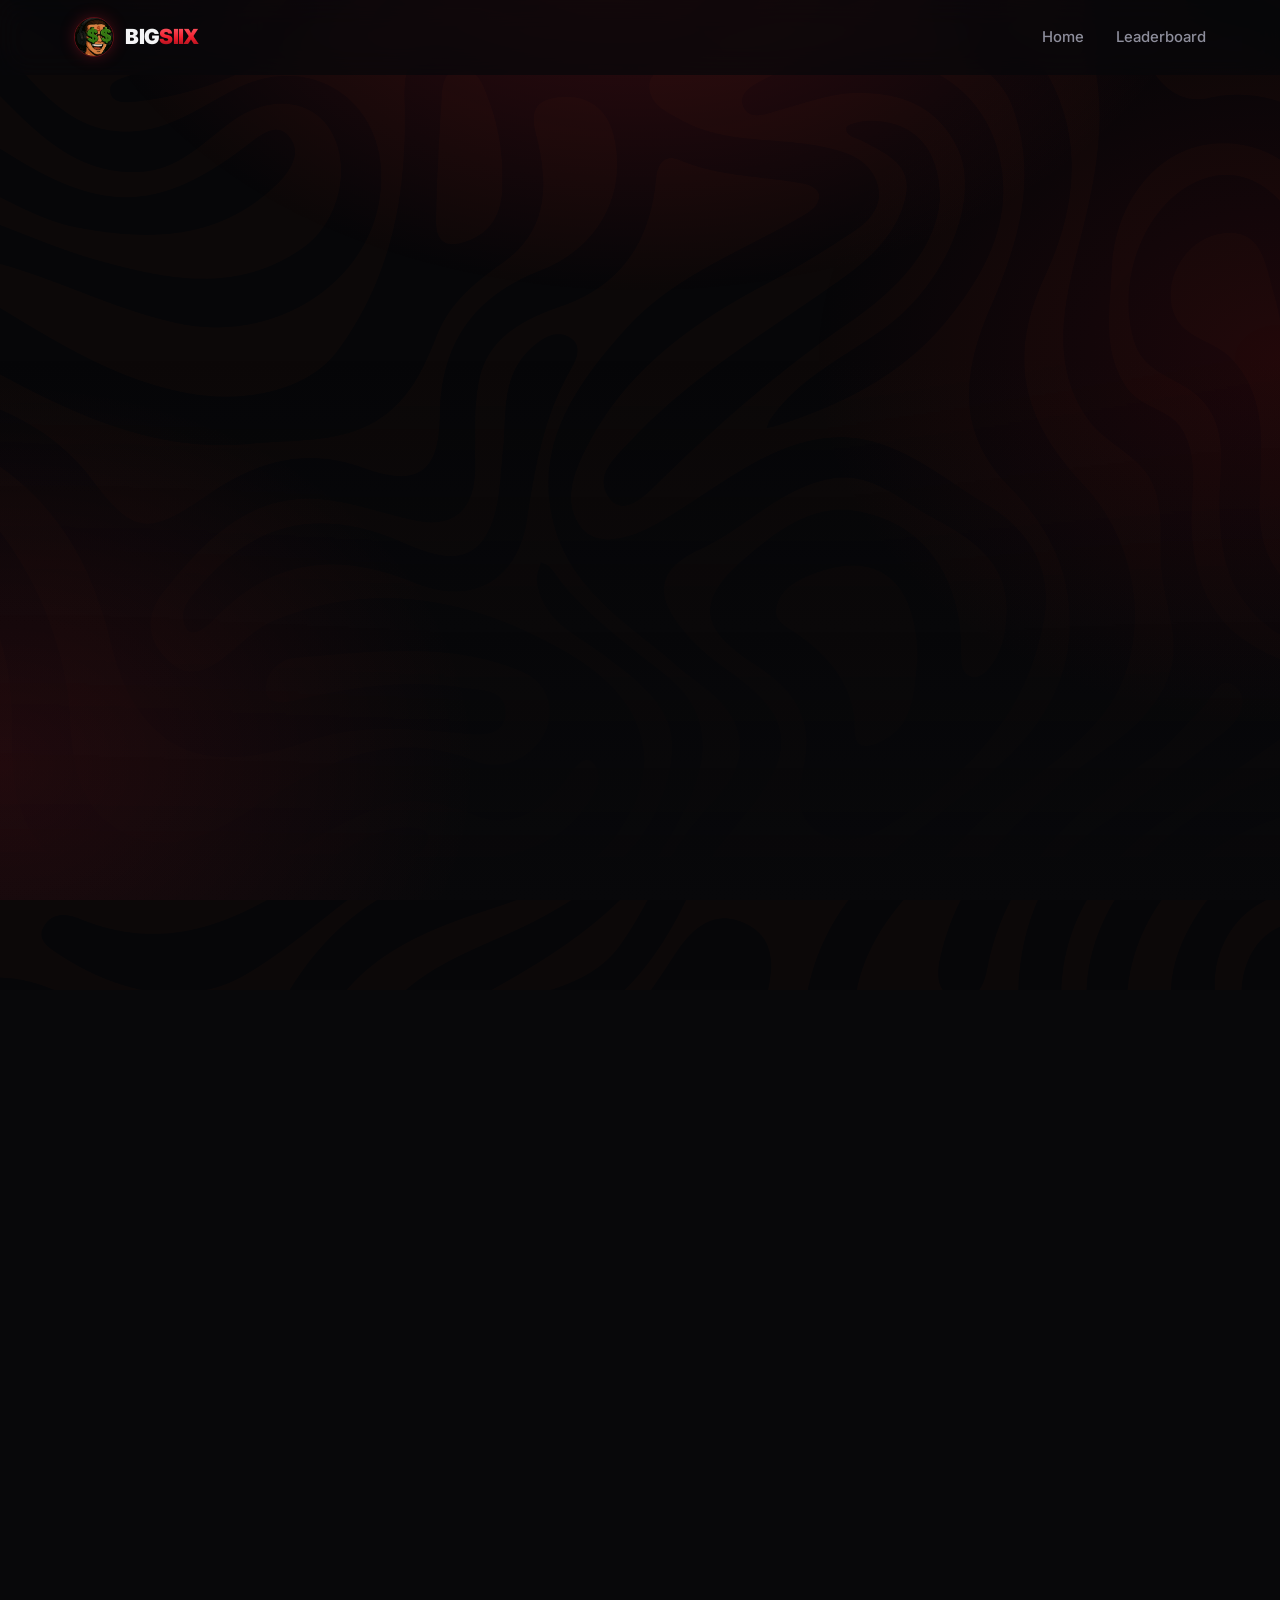
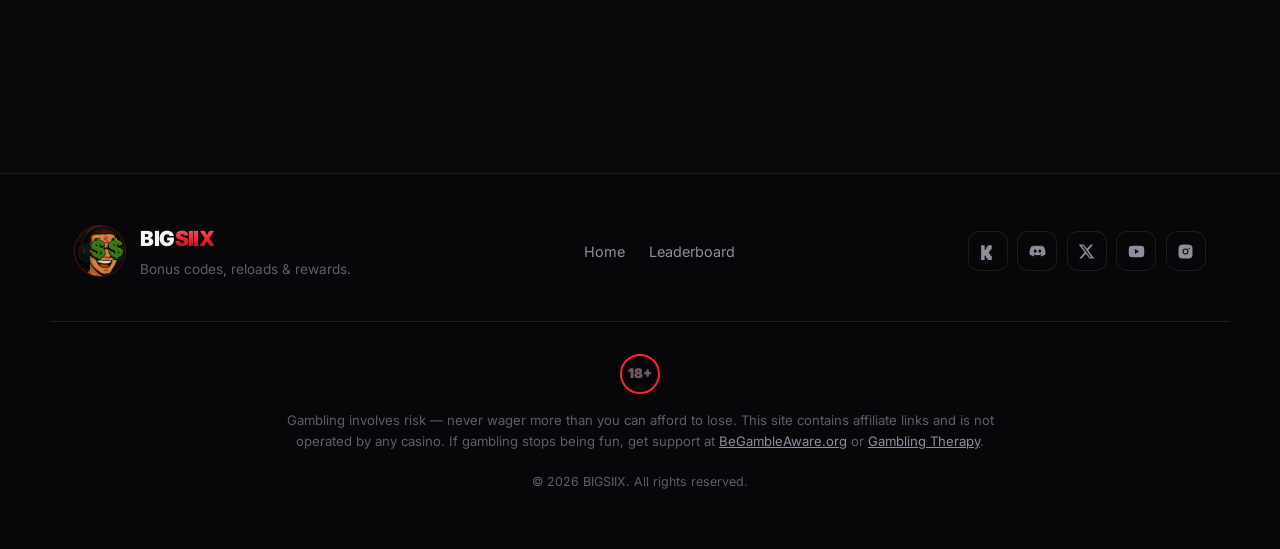
==== leaderboard.html @ 51401038 "Add BIGSIIX Reloads site Static two-page site: home with the Stake bonus code card, plus a separate " ====
<!DOCTYPE html>
<html lang="en">
<head>
  <meta charset="UTF-8" />
  <meta name="viewport" content="width=device-width, initial-scale=1.0" />
  <title>Leaderboard — BIGSIIX Reloads</title>
  <meta name="description" content="The BIGSIIX monthly wager leaderboard. Wager under code SIIX to climb the board and win a share of the prize pool." />
  <meta name="theme-color" content="#0a0a0c" />

  <meta property="og:title" content="Leaderboard — BIGSIIX Reloads" />
  <meta property="og:description" content="Wager under code SIIX to climb the monthly leaderboard." />
  <meta property="og:image" content="assets/logo.png" />
  <meta property="og:type" content="website" />

  <link rel="icon" href="assets/logo.png" />
  <link rel="preconnect" href="https://fonts.googleapis.com" />
  <link rel="preconnect" href="https://fonts.gstatic.com" crossorigin />
  <link href="https://fonts.googleapis.com/css2?family=Inter:wght@400;500;600;700;800;900&display=swap" rel="stylesheet" />
  <link rel="stylesheet" href="css/styles.css" />
</head>
<body>

  <!-- background layers -->
  <div class="bg-pattern" aria-hidden="true"></div>
  <div class="bg-glow" aria-hidden="true"></div>

  <!-- ===================== NAV ===================== -->
  <header class="nav" id="nav">
    <div class="wrap nav__inner">
      <a class="brand" href="index.html">
        <img src="assets/logo.png" alt="" class="brand__logo" />
        <span class="brand__name">BIG<span class="red">SIIX</span></span>
      </a>

      <nav class="nav__links" id="navLinks">
        <a href="index.html">Home</a>
        <a href="leaderboard.html">Leaderboard</a>
      </nav>

      <button class="nav__toggle" id="navToggle" aria-label="Menu" aria-expanded="false">
        <span></span><span></span><span></span>
      </button>
    </div>
  </header>

  <main id="top">

    <!-- ===================== LEADERBOARD ===================== -->
    <section class="section section--page" id="leaderboard">
      <div class="wrap">
        <div class="section__head reveal">
          <span class="eyebrow">Compete</span>
          <h1 class="section__title">Wager <span class="red">Leaderboard</span></h1>
          <p class="section__sub" id="lbSub"></p>
        </div>

        <div class="lb__bar reveal">
          <div class="lb__pool">
            <span class="lb__poolLabel" id="lbPeriod">Monthly</span>
            <span class="lb__poolValue" id="lbPool">$0</span>
            <span class="lb__poolLabel">prize pool</span>
          </div>
          <div class="countdown" id="countdown">
            <div class="cd"><span class="cd__num" data-cd="d">00</span><span class="cd__lbl">Days</span></div>
            <div class="cd"><span class="cd__num" data-cd="h">00</span><span class="cd__lbl">Hrs</span></div>
            <div class="cd"><span class="cd__num" data-cd="m">00</span><span class="cd__lbl">Min</span></div>
            <div class="cd"><span class="cd__num" data-cd="s">00</span><span class="cd__lbl">Sec</span></div>
          </div>
        </div>

        <div class="podium" id="podium"></div>

        <div class="table__wrap reveal">
          <table class="table">
            <thead>
              <tr><th>#</th><th>Player</th><th class="ta-r">Wagered</th><th class="ta-r">Prize</th></tr>
            </thead>
            <tbody id="lbRows"></tbody>
          </table>
        </div>

        <p class="fineprint reveal" id="lbNote"></p>

        <div class="lb__foot reveal">
          <p>Not signed up yet? Grab the code and start climbing.</p>
          <a href="index.html#codes" class="btn btn--sm btn--primary">Get the bonus code</a>
        </div>
      </div>
    </section>

  </main>

  <!-- ===================== FOOTER ===================== -->
  <footer class="footer">
    <div class="wrap footer__inner">
      <div class="footer__brand">
        <img src="assets/logo.png" alt="" />
        <div>
          <div class="brand__name">BIG<span class="red">SIIX</span></div>
          <p class="footer__tag">Bonus codes, reloads &amp; rewards.</p>
        </div>
      </div>

      <nav class="footer__nav">
        <a href="index.html">Home</a>
        <a href="leaderboard.html">Leaderboard</a>
      </nav>

      <div class="footer__socials" id="footerSocials"></div>
    </div>

    <div class="wrap footer__legal">
      <p class="age">18+</p>
      <p>
        Gambling involves risk — never wager more than you can afford to lose. This site contains
        affiliate links and is not operated by any casino. If gambling stops being fun, get support
        at <a href="https://www.begambleaware.org" target="_blank" rel="noopener">BeGambleAware.org</a>
        or <a href="https://www.gamblingtherapy.org" target="_blank" rel="noopener">Gambling Therapy</a>.
      </p>
      <p class="copyright">&copy; <span id="year"></span> BIGSIIX. All rights reserved.</p>
    </div>
  </footer>

  <div class="toast" id="toast" role="status" aria-live="polite"></div>

  <script src="js/data.js"></script>
  <script src="js/main.js"></script>
</body>
</html>
---- css/styles.css ----
/* ==========================================================================
   BIGSIIX — stylesheet
   ========================================================================== */

:root {
  --red:        #ff2233;
  --red-hot:    #ff4d5a;
  --red-deep:   #a80c18;
  --red-glow:   rgba(255, 34, 51, .45);

  --bg:         #08080a;
  --bg-alt:     #0c0c10;
  --panel:      #121218;
  --panel-hi:   #17171f;
  --line:       rgba(255, 255, 255, .09);
  --line-hot:   rgba(255, 34, 51, .35);

  --text:       #f4f4f6;
  --muted:      #8e8e9c;
  --dim:        #5f5f6c;

  --radius:     16px;
  --radius-lg:  22px;
  --wrap:       1180px;

  --font:       "Inter", system-ui, -apple-system, "Segoe UI", sans-serif;
  --display:    "Inter", system-ui, -apple-system, "Segoe UI", sans-serif;

  /* red -> black text gradients. Two depths: the large one is only legible at
     display sizes, the small one keeps its dark stop light enough to read. */
  --grad-lg:    linear-gradient(180deg, #ff6470 0%, #ff2233 40%, #4a050c 100%);
  --grad-sm:    linear-gradient(180deg, #ff6470 0%, #f01d2c 55%, #8d0f1a 100%);

  --ease:       cubic-bezier(.22, 1, .36, 1);
}

* { box-sizing: border-box; }

html { scroll-behavior: smooth; scroll-padding-top: 90px; }

body {
  margin: 0;
  background: var(--bg);
  color: var(--text);
  font-family: var(--font);
  font-size: 16px;
  line-height: 1.65;
  -webkit-font-smoothing: antialiased;
  overflow-x: hidden;
}

img { max-width: 100%; display: block; }
a { color: inherit; text-decoration: none; }
h1, h2, h3, h4 { font-family: var(--display); line-height: 1.05; margin: 0; letter-spacing: -.02em; }
p { margin: 0 0 1rem; }

.wrap { width: 100%; max-width: var(--wrap); margin-inline: auto; padding-inline: 24px; }

/* ---- red -> black gradient text ----
   Everything red is a gradient. Body-size text gets the shallower ramp (--grad-sm)
   so the bottom of the glyphs stays readable; display-size text gets the deep one. */
.red,
.eyebrow,
.card__monogram,
.card__offer,
.pod__prize,
.cell-prize,
.age {
  background: var(--grad-sm);
  -webkit-background-clip: text;
  background-clip: text;
  color: transparent;
}

.hero__title .red,
.section__title .red,
.stat__num,
.lb__poolValue {
  background: var(--grad-lg);
  -webkit-background-clip: text;
  background-clip: text;
  color: transparent;
}
.ta-r { text-align: right; }
.ta-l { text-align: left; }

/* ============================ BACKGROUND ============================ */

/* the uploaded pattern, inverted + tinted red so it reads as dark texture */
.bg-pattern {
  position: fixed;
  inset: -10%;
  z-index: -2;
  /* one copy scaled to cover — the source isn't seamless, so tiling it
     showed hard edges where the tiles met */
  background: url("../assets/pattern.jpg") center / cover no-repeat;
  filter: invert(1) sepia(1) saturate(7) hue-rotate(-14deg) brightness(.55);
  opacity: .16;
  pointer-events: none;
}

.bg-glow {
  position: fixed;
  inset: 0;
  z-index: -1;
  pointer-events: none;
  background:
    radial-gradient(60rem 40rem at 50% -10%, rgba(255, 34, 51, .20), transparent 60%),
    radial-gradient(45rem 35rem at 100% 40%, rgba(168, 12, 24, .14), transparent 65%),
    radial-gradient(50rem 40rem at 0% 85%, rgba(255, 34, 51, .10), transparent 60%),
    linear-gradient(180deg, transparent 40%, var(--bg) 100%);
}

/* ============================ BUTTONS ============================ */

.btn {
  --btn-bg: transparent;
  display: inline-flex;
  align-items: center;
  justify-content: center;
  gap: .55rem;
  padding: .85rem 1.6rem;
  border: 1px solid var(--line);
  border-radius: 999px;
  background: var(--btn-bg);
  color: var(--text);
  font-family: var(--display);
  font-weight: 700;
  font-size: .92rem;
  letter-spacing: .02em;
  text-transform: uppercase;
  cursor: pointer;
  white-space: nowrap;
  transition: transform .25s var(--ease), box-shadow .25s var(--ease),
              background .25s var(--ease), border-color .25s var(--ease);
}

.btn:hover { transform: translateY(-2px); }

.btn--primary {
  --btn-bg: linear-gradient(135deg, var(--red) 0%, var(--red-deep) 100%);
  border-color: transparent;
  box-shadow: 0 8px 26px -8px var(--red-glow);
}
.btn--primary:hover { box-shadow: 0 14px 34px -8px var(--red-glow); }

.btn--ghost { background: rgba(255, 255, 255, .03); }
.btn--ghost:hover { border-color: var(--line-hot); background: rgba(255, 34, 51, .08); }

.btn--sm { padding: .6rem 1.15rem; font-size: .8rem; }
.btn--block { width: 100%; }

/* ============================ NAV ============================ */

.nav {
  position: sticky;
  top: 0;
  z-index: 100;
  backdrop-filter: blur(14px);
  background: rgba(8, 8, 10, .72);
  border-bottom: 1px solid transparent;
  transition: border-color .3s var(--ease), background .3s var(--ease);
}
.nav.is-stuck {
  border-bottom-color: var(--line);
  background: rgba(8, 8, 10, .9);
}

.nav__inner {
  display: flex;
  align-items: center;
  justify-content: space-between;
  gap: 1.5rem;
  height: 74px;
}

.brand { display: flex; align-items: center; gap: .7rem; }
.brand__logo {
  width: 40px; height: 40px;
  border-radius: 50%;
  border: 1.5px solid var(--line-hot);
  box-shadow: 0 0 18px -4px var(--red-glow);
}
.brand__name {
  font-family: var(--display);
  font-weight: 900;
  font-size: 1.3rem;
  letter-spacing: -.03em;
}

.nav__links { display: flex; align-items: center; gap: 2rem; }
.nav__links > a:not(.btn) {
  font-size: .93rem;
  font-weight: 500;
  color: var(--muted);
  position: relative;
  transition: color .2s var(--ease);
}
.nav__links > a:not(.btn)::after {
  content: "";
  position: absolute;
  left: 0; bottom: -6px;
  width: 0; height: 2px;
  background: var(--red);
  border-radius: 2px;
  transition: width .28s var(--ease);
}
.nav__links > a:not(.btn):hover,
.nav__links > a.is-active { color: var(--text); }
.nav__links > a:not(.btn):hover::after,
.nav__links > a.is-active::after { width: 100%; }

.nav__toggle {
  display: none;
  flex-direction: column;
  gap: 5px;
  width: 44px; height: 44px;
  align-items: center;
  justify-content: center;
  background: none;
  border: 1px solid var(--line);
  border-radius: 12px;
  cursor: pointer;
}
.nav__toggle span {
  display: block;
  width: 20px; height: 2px;
  background: var(--text);
  border-radius: 2px;
  transition: transform .3s var(--ease), opacity .2s var(--ease);
}
.nav__toggle[aria-expanded="true"] span:nth-child(1) { transform: translateY(7px) rotate(45deg); }
.nav__toggle[aria-expanded="true"] span:nth-child(2) { opacity: 0; }
.nav__toggle[aria-expanded="true"] span:nth-child(3) { transform: translateY(-7px) rotate(-45deg); }

/* ============================ HERO ============================ */

.hero { padding: clamp(1.1rem, 3.2vw, 2.25rem) 0 clamp(3rem, 7vw, 5.5rem); }
.hero__inner { display: flex; flex-direction: column; align-items: center; text-align: center; }

.hero__badge {
  display: inline-flex;
  align-items: center;
  gap: .55rem;
  padding: .42rem 1rem;
  border: 1px solid var(--line-hot);
  border-radius: 999px;
  background: rgba(255, 34, 51, .07);
  font-size: .78rem;
  font-weight: 600;
  letter-spacing: .08em;
  text-transform: uppercase;
  color: var(--text);
}
.dot {
  width: 8px; height: 8px;
  border-radius: 50%;
  background: var(--red);
  box-shadow: 0 0 0 0 var(--red-glow);
  animation: pulse 2s infinite;
}
@keyframes pulse {
  70%  { box-shadow: 0 0 0 9px rgba(255, 34, 51, 0); }
  100% { box-shadow: 0 0 0 0 rgba(255, 34, 51, 0); }
}

/* same dot, sitting on the red button — a red ring would be invisible there,
   so it pulses dark instead */
.dot--onRed {
  width: 7px; height: 7px;
  background: #000;
  box-shadow: 0 0 0 0 rgba(0, 0, 0, .6);
  animation: pulse-dark 2s infinite;
}
@keyframes pulse-dark {
  70%  { box-shadow: 0 0 0 8px rgba(0, 0, 0, 0); }
  100% { box-shadow: 0 0 0 0 rgba(0, 0, 0, 0); }
}

.hero__title {
  position: relative;
  display: flex;
  flex-direction: column;
  align-items: center;
  margin-top: 2.6rem;
  text-transform: uppercase;
}

/* soft red bloom sitting behind the wordmark */
.hero__title::before {
  content: "";
  position: absolute;
  inset: -40% -25%;
  z-index: -1;
  background: radial-gradient(ellipse at center, rgba(255, 34, 51, .14), transparent 62%);
  pointer-events: none;
}

.hero__welcome {
  font-size: clamp(.72rem, 1.6vw, .95rem);
  font-weight: 600;
  letter-spacing: .42em;
  text-indent: .42em;      /* re-centres text that letter-spacing pushes left */
  color: var(--muted);
}

.hero__name {
  margin-top: .5rem;
  font-size: clamp(3rem, 11vw, 7.4rem);
  font-weight: 900;
  line-height: .92;
  letter-spacing: -.03em;
  background: var(--grad-lg);
  -webkit-background-clip: text;
  background-clip: text;
  color: transparent;
  filter: drop-shadow(0 0 16px rgba(255, 34, 51, .18));
}

.hero__sub {
  font-size: clamp(1.3rem, 4.2vw, 2.9rem);
  font-weight: 800;
  line-height: 1;
  letter-spacing: .04em;
  background: var(--grad-sm);
  -webkit-background-clip: text;
  background-clip: text;
  color: transparent;
  filter: drop-shadow(0 0 20px rgba(255, 34, 51, .3));
}

.hero__cta { display: flex; flex-wrap: wrap; gap: .9rem; justify-content: center; margin-top: 2.4rem; }

/* ---- stats ---- */
.stats {
  display: grid;
  gap: 1px;
  width: 100%;
  max-width: 300px;
  margin-top: 3.4rem;
  /* red frame: gradient underneath, inner tile inset by the padding */
  padding: 2px;
  background: linear-gradient(150deg, var(--red-hot) 0%, var(--red) 45%, var(--red-deep) 100%);
  border-radius: var(--radius);
  overflow: hidden;
  box-shadow: 0 0 30px -10px var(--red-glow);
}
.stat {
  padding: 1.4rem 1rem;
  border-radius: calc(var(--radius) - 3px);
  background: radial-gradient(120% 90% at 50% 0%, rgba(255, 34, 51, .12), transparent 65%), #0b0b0f;
}
.stat__num {
  font-family: var(--display);
  font-weight: 900;
  font-size: clamp(1.5rem, 4vw, 2.1rem);
  color: var(--red);
  line-height: 1;
}
.stat__label {
  margin-top: .4rem;
  font-size: .78rem;
  letter-spacing: .06em;
  text-transform: uppercase;
  color: var(--dim);
}

/* ============================ SECTIONS ============================ */

.section { padding: clamp(4rem, 9vw, 6.5rem) 0; position: relative; }

/* a section that is the whole page — no hero above it to provide the top gap */
.section--page { padding-top: clamp(2.5rem, 6vw, 4rem); min-height: calc(100vh - 74px); }

/* closing cta on the leaderboard page */
.lb__foot {
  display: flex;
  flex-wrap: wrap;
  align-items: center;
  justify-content: center;
  gap: 1rem;
  margin-top: 2.5rem;
  text-align: center;
}
.lb__foot p { margin: 0; color: var(--muted); font-size: .95rem; }
.section--alt { background: rgba(12, 12, 16, .55); border-block: 1px solid var(--line); }

.section__head { text-align: center; max-width: 640px; margin: 0 auto clamp(2.5rem, 5vw, 3.6rem); }
.section__title { font-size: clamp(2.1rem, 6vw, 3.4rem); font-weight: 900; }
.section__sub { margin-top: .9rem; color: var(--muted); }

.eyebrow {
  display: inline-block;
  margin-bottom: .8rem;
  font-family: var(--display);
  font-weight: 800;
  font-size: .75rem;
  letter-spacing: .22em;
  text-transform: uppercase;
  color: var(--red);
}

.fineprint {
  margin-top: 2rem;
  text-align: center;
  font-size: .82rem;
  color: var(--dim);
  max-width: 640px;
  margin-inline: auto;
}

/* ============================ PARTNER CARDS ============================ */

.cards {
  display: grid;
  grid-template-columns: repeat(auto-fit, minmax(300px, 1fr));
  gap: 1.5rem;
}

/* notched corners, drawn twice: the outer element is the border colour and the
   inner sits 1.5px inside it with the card background */
.pcard {
  --notch: 18px;
  --clip: polygon(
    var(--notch) 0, calc(100% - var(--notch)) 0,
    100% var(--notch), 100% calc(100% - var(--notch)),
    calc(100% - var(--notch)) 100%, var(--notch) 100%,
    0 calc(100% - var(--notch)), 0 var(--notch)
  );
  clip-path: var(--clip);
  padding: 1.5px;
  background: linear-gradient(165deg, var(--red) 0%, rgba(255, 34, 51, .32) 45%, rgba(255, 34, 51, .5) 100%);
  filter: drop-shadow(0 0 26px rgba(255, 34, 51, .16));
  transition: filter .35s var(--ease), transform .35s var(--ease);
}
.pcard:hover {
  transform: translateY(-5px);
  filter: drop-shadow(0 0 34px rgba(255, 34, 51, .3));
}

.pcard__inner {
  clip-path: var(--clip);
  display: flex;
  flex-direction: column;
  align-items: center;
  gap: .9rem;
  padding: clamp(1.25rem, 3.2vw, 1.7rem) clamp(1.05rem, 2.8vw, 1.45rem);
  text-align: center;
  background:
    radial-gradient(120% 80% at 50% 0%, rgba(255, 34, 51, .13), transparent 60%),
    #08080b;
}

/* overflow:hidden — the logo is scaled up to crop its own padding, and without
   clipping it spills over the divider below */
.pcard__logo {
  display: grid;
  place-items: center;
  width: 100%;
  height: 124px;
}
.pcard__logo img {
  max-width: 205px;
  max-height: 100%;
  object-fit: contain;
  /* logo file is red-on-solid-black — screen blending drops the black away.
     no upscale: `contain` then guarantees the whole wordmark fits, so the
     descenders can't be clipped. the box is sized to absorb the file's own
     black padding instead. */
  mix-blend-mode: screen;
}
.pcard__monogram {
  font-weight: 900;
  font-size: 1.9rem;
  letter-spacing: -.02em;
  text-transform: uppercase;
  background: var(--grad-sm);
  -webkit-background-clip: text;
  background-clip: text;
  color: transparent;
}

/* ---- divider with a diamond in the middle ---- */
.rule {
  display: flex;
  align-items: center;
  gap: .7rem;
  width: 100%;
  max-width: 205px;
}
.rule::before, .rule::after {
  content: "";
  flex: 1;
  height: 1px;
  background: linear-gradient(90deg, transparent, rgba(255, 34, 51, .5));
}
.rule::after { background: linear-gradient(90deg, rgba(255, 34, 51, .5), transparent); }
.rule__gem {
  width: 7px; height: 7px;
  flex-shrink: 0;
  background: var(--red);
  transform: rotate(45deg);
  box-shadow: 0 0 9px var(--red-glow);
}

.pcard__tagline {
  margin: 0;
  font-size: clamp(.8rem, 2vw, .9rem);
  font-weight: 700;
  line-height: 1.5;
  letter-spacing: .1em;
  text-transform: uppercase;
  color: var(--text);
}

/* ---- code box ---- */
.codeBox {
  width: 100%;
  padding: .8rem .75rem;
  border: 1px solid rgba(255, 34, 51, .38);
  border-radius: 10px;
  background: rgba(255, 34, 51, .05);
}
.codeBox__label {
  display: block;
  margin-bottom: .4rem;
  font-size: .63rem;
  font-weight: 700;
  letter-spacing: .28em;
  text-indent: .28em;
  text-transform: uppercase;
  background: var(--grad-sm);
  -webkit-background-clip: text;
  background-clip: text;
  color: transparent;
}
.codeBox__row { display: flex; align-items: center; justify-content: center; gap: .65rem; }
.codeBox__value {
  font-weight: 900;
  font-size: clamp(1.35rem, 4vw, 1.7rem);
  line-height: 1;
  letter-spacing: .1em;
  text-indent: .1em;
  text-transform: uppercase;
  background: var(--grad-lg);
  -webkit-background-clip: text;
  background-clip: text;
  color: transparent;
}
.copyBtn {
  display: grid;
  place-items: center;
  width: 32px; height: 32px;
  flex-shrink: 0;
  border: 1px solid rgba(255, 34, 51, .38);
  border-radius: 9px;
  background: transparent;
  color: var(--red-hot);
  cursor: pointer;
  transition: all .2s var(--ease);
}
.copyBtn svg { width: 15px; height: 15px; }
.copyBtn:hover { background: rgba(255, 34, 51, .16); border-color: var(--red); color: #fff; }
.copyBtn.is-copied { color: #2fd16b; border-color: rgba(47, 209, 107, .5); background: rgba(47, 209, 107, .12); }

/* ---- cta ---- */
.pcard__cta {
  display: flex;
  align-items: center;
  justify-content: center;
  gap: .65rem;
  width: 100%;
  padding: .82rem 1rem;
  border-radius: 8px;
  background: linear-gradient(135deg, var(--red-hot) 0%, var(--red) 45%, var(--red-deep) 100%);
  font-weight: 800;
  font-size: clamp(.78rem, 2vw, .88rem);
  letter-spacing: .09em;
  text-transform: uppercase;
  color: #fff;
  box-shadow: 0 10px 30px -10px var(--red-glow);
  transition: filter .25s var(--ease), box-shadow .25s var(--ease);
}
.pcard__cta:hover { filter: brightness(1.12); box-shadow: 0 14px 36px -10px var(--red-glow); }
.pcard__cta svg { width: 15px; height: 15px; flex-shrink: 0; }

/* ---- legal footer ---- */
.pcard__legal { display: grid; justify-items: center; gap: .45rem; }
.pcard__legal svg { width: 17px; height: 17px; color: rgba(255, 34, 51, .55); }
.pcard__legal p {
  margin: 0;
  font-size: .65rem;
  line-height: 1.6;
  letter-spacing: .08em;
  text-transform: uppercase;
  color: var(--dim);
}
.pcard__legal a { color: var(--muted); text-decoration: underline; }
.pcard__legal a:hover { color: var(--red-hot); }

/* one partner: don't stretch the card across the whole grid */
.cards--solo { max-width: 355px; margin-inline: auto; }

/* ============================ LEADERBOARD ============================ */

.lb__bar {
  display: flex;
  flex-wrap: wrap;
  align-items: center;
  justify-content: space-between;
  gap: 1.5rem;
  padding: 1.5rem 1.8rem;
  margin-bottom: 2.5rem;
  border: 1px solid var(--line);
  border-radius: var(--radius-lg);
  background: linear-gradient(135deg, rgba(255, 34, 51, .1), rgba(18, 18, 24, .9));
}
.lb__pool { display: flex; align-items: baseline; flex-wrap: wrap; gap: .6rem; }
.lb__poolLabel {
  font-size: .75rem;
  letter-spacing: .16em;
  text-transform: uppercase;
  color: var(--dim);
}
.lb__poolValue {
  font-family: var(--display);
  font-weight: 900;
  font-size: clamp(2rem, 5vw, 2.8rem);
  line-height: 1;
  /* drop-shadow, not text-shadow — a text-shadow would show through the
     transparent glyphs the gradient is clipped into */
  filter: drop-shadow(0 0 22px rgba(255, 34, 51, .4));
}

.countdown { display: flex; gap: .55rem; }
.cd {
  display: grid;
  place-items: center;
  min-width: 62px;
  padding: .6rem .4rem;
  border: 1px solid var(--line);
  border-radius: 12px;
  background: rgba(8, 8, 10, .7);
}
.cd__num {
  font-family: var(--display);
  font-weight: 900;
  font-size: 1.4rem;
  line-height: 1;
  font-variant-numeric: tabular-nums;
}
.cd__lbl {
  margin-top: .3rem;
  font-size: .63rem;
  letter-spacing: .12em;
  text-transform: uppercase;
  color: var(--dim);
}

/* ---- podium ---- */
.podium {
  display: grid;
  grid-template-columns: repeat(3, 1fr);
  align-items: end;
  gap: 1.1rem;
  max-width: 860px;
  margin: 0 auto 2.6rem;
}
.pod {
  --metal: linear-gradient(150deg, #ff8f97 0%, #ff2233 28%, #8e0a14 58%, #ff5a66 80%, #b00d18 100%);
  position: relative;
  padding-top: 44px;              /* room for the crest to sit above the frame */
  transition: transform .35s var(--ease);
}
.pod:hover { transform: translateY(-5px); }

/* staggered heights — 1st tallest, in the middle */
.pod--1 { order: 2; padding-top: 78px; }
.pod--2 { order: 1; }
.pod--3 { order: 3; }
.pod--1 .pod__frame { min-height: 396px; }
.pod--2 .pod__frame { min-height: 360px; }
.pod--3 .pod__frame { min-height: 360px; }

/* ---- the frame: metal edge outside, dark panel inside ---- */
.pod__frame {
  --notch: 15px;
  --clip: polygon(
    var(--notch) 0, calc(100% - var(--notch)) 0,
    100% var(--notch), 100% calc(100% - var(--notch)),
    calc(100% - var(--notch)) 100%, var(--notch) 100%,
    0 calc(100% - var(--notch)), 0 var(--notch)
  );
  clip-path: var(--clip);
  position: relative;
  z-index: 1;
  display: flex;              /* so the body stretches and the metal only shows as the edge */
  padding: 3px;
  background: var(--metal);
  filter: drop-shadow(0 0 18px rgba(255, 34, 51, .22));
}
.pod--1 .pod__frame { filter: drop-shadow(0 0 26px rgba(255, 34, 51, .38)); }

.pod__body {
  clip-path: var(--clip);
  flex: 1;
  min-width: 0;
  display: flex;
  flex-direction: column;
  align-items: center;
  justify-content: center;
  gap: 1.35rem;
  padding: 3.1rem 1.25rem 1.8rem;
  text-align: center;
  background:
    radial-gradient(90% 70% at 50% 0%, rgba(255, 34, 51, .3), transparent 65%),
    linear-gradient(180deg, #2a0810 0%, #12040800 60%),
    #100409;
}

/* ---- crest: wings behind, crown on top, medallion in front ---- */
.pod__crest {
  position: absolute;
  top: 0; left: 50%;
  transform: translateX(-50%);
  z-index: 2;                 /* must sit above the frame it overlaps */
  width: 100%;
  height: 84px;
  pointer-events: none;
}
.pod--1 .pod__crest { height: 118px; }

.pod__wings {
  position: absolute;
  left: 50%; bottom: 6px;
  transform: translateX(-50%);
  width: min(100%, 270px);
  fill: var(--red);
  opacity: .9;
  filter: drop-shadow(0 0 8px rgba(255, 34, 51, .5));
}

.pod__crown {
  position: absolute;
  left: 50%; top: 0;
  transform: translateX(-50%);
  width: 84px;
  fill: var(--red);
  filter: drop-shadow(0 0 12px rgba(255, 34, 51, .7));
}

.pod__medal {
  position: absolute;
  left: 50%; bottom: 0;
  transform: translateX(-50%);
  display: grid;
  place-items: center;
  width: 78px; height: 78px;
  border-radius: 50%;
  padding: 3.5px;
  background: var(--metal);
  filter: drop-shadow(0 0 12px rgba(255, 34, 51, .5));
}
.pod__medal > span {
  display: grid;
  place-items: center;
  width: 100%; height: 100%;
  border-radius: 50%;
  background: radial-gradient(circle at 50% 30%, #3a0a12, #0d0407);
  font-weight: 900;
  font-size: 1.7rem;
  color: #fff;
}

/* ---- inset panel holding the player ---- */
.pod__panel {
  display: flex;
  flex-direction: column;
  align-items: center;
  justify-content: center;
  gap: .5rem;
  width: 100%;
  flex: 1;
  padding: 1.2rem .9rem;
  border: 1.5px solid rgba(255, 34, 51, .45);
  border-radius: 14px;
  background: linear-gradient(180deg, rgba(255, 34, 51, .12), rgba(0, 0, 0, .45));
  box-shadow: inset 0 0 26px rgba(255, 34, 51, .12);
}

.pod__user {
  font-weight: 800;
  font-size: 1.45rem;
  line-height: 1.2;
  letter-spacing: -.01em;
  overflow-wrap: anywhere;
}
.pod--1 .pod__user { font-size: 1.65rem; }
.pod__wager {
  font-weight: 700;
  font-size: 1rem;
  background: var(--grad-sm);
  -webkit-background-clip: text;
  background-clip: text;
  color: transparent;
}

/* ---- reward ---- */
.pod__reward { display: grid; justify-items: center; gap: .1rem; }
.pod__prize {
  font-weight: 900;
  font-size: 2rem;
  line-height: 1;
  background: var(--grad-sm);
  -webkit-background-clip: text;
  background-clip: text;
  color: transparent;
}
.pod--1 .pod__prize { font-size: 2.5rem; background: var(--grad-lg); -webkit-background-clip: text; background-clip: text; }
.pod__rewardLabel {
  font-size: .7rem;
  font-weight: 700;
  letter-spacing: .2em;
  text-indent: .2em;
  text-transform: uppercase;
  color: var(--dim);
}

/* ---- table ---- */
.table__wrap {
  border: 1px solid var(--line);
  border-radius: var(--radius-lg);
  background: var(--panel);
  overflow-x: auto;
}
.table { width: 100%; border-collapse: collapse; min-width: 520px; }
.table th {
  padding: 1rem 1.4rem;
  font-family: var(--display);
  font-size: .72rem;
  font-weight: 800;
  letter-spacing: .14em;
  text-transform: uppercase;
  color: var(--dim);
  text-align: left;
  border-bottom: 1px solid var(--line);
}
.table td {
  padding: .95rem 1.4rem;
  font-size: .95rem;
  border-bottom: 1px solid rgba(255, 255, 255, .045);
}
.table tbody tr:last-child td { border-bottom: none; }
.table tbody tr { transition: background .2s var(--ease); }
.table tbody tr:hover { background: rgba(255, 34, 51, .05); }

.rank {
  display: inline-grid;
  place-items: center;
  width: 30px; height: 30px;
  border-radius: 9px;
  background: rgba(255, 255, 255, .05);
  font-family: var(--display);
  font-weight: 800;
  font-size: .84rem;
}
.cell-user { font-weight: 600; }
.cell-wager { font-variant-numeric: tabular-nums; color: var(--muted); }
.cell-prize { font-family: var(--display); font-weight: 800; }
.cell-prize.is-zero { background: none; color: var(--dim); font-weight: 500; }

/* ============================ SOCIAL GRID ============================ */

.socialGrid {
  display: grid;
  grid-template-columns: repeat(auto-fit, minmax(190px, 1fr));
  gap: 1.1rem;
}
.socialCard {
  display: flex;
  flex-direction: column;
  align-items: center;
  text-align: center;
  gap: .85rem;
  padding: 1.7rem 1.2rem 1.5rem;
  border: 1px solid var(--line);
  border-radius: var(--radius);
  background: var(--panel);
  transition: all .3s var(--ease);
}
.socialCard:hover {
  transform: translateY(-4px);
  border-color: color-mix(in srgb, var(--brand) 45%, transparent);
  background: var(--panel-hi);
  box-shadow: 0 18px 40px -24px color-mix(in srgb, var(--brand) 70%, transparent);
}

/* per-platform brand colour — everything below reads from --brand */
.socialCard            { --brand: var(--red); }
.socialCard--kick      { --brand: #53fc18; }
.socialCard--discord   { --brand: #5865f2; }
.socialCard--instagram { --brand: #e1306c; }
.socialCard--youtube   { --brand: #ff0000; }
.socialCard--x         { --brand: #ffffff; }
.socialCard--twitch    { --brand: #9146ff; }
.socialCard__icon {
  display: grid;
  place-items: center;
  width: 52px; height: 52px;
  flex-shrink: 0;
  border-radius: 14px;
  background: color-mix(in srgb, var(--brand) 14%, transparent);
  border: 1px solid color-mix(in srgb, var(--brand) 38%, transparent);
}
.socialCard__icon svg { width: 22px; height: 22px; fill: var(--brand); }
.socialCard__name { font-family: var(--display); font-weight: 800; font-size: 1rem; }
.socialCard__handle {
  display: inline-block;
  margin-top: .15rem;
  font-size: .78rem;
  color: var(--dim);
  overflow-wrap: anywhere;   /* long handles wrap instead of widening the card */
}

/* ============================ FOOTER ============================ */

.footer { border-top: 1px solid var(--line); background: rgba(8, 8, 10, .8); padding-top: 3rem; }
.footer__inner {
  display: flex;
  flex-wrap: wrap;
  align-items: center;
  justify-content: space-between;
  gap: 2rem;
  padding-bottom: 2.5rem;
  border-bottom: 1px solid var(--line);
}
.footer__brand { display: flex; align-items: center; gap: .9rem; }
.footer__brand img {
  width: 52px; height: 52px;
  border-radius: 50%;
  border: 1.5px solid var(--line-hot);
}
.footer__tag { margin: .1rem 0 0; font-size: .85rem; color: var(--dim); }

.footer__nav { display: flex; flex-wrap: wrap; gap: 1.5rem; }
.footer__nav a { font-size: .9rem; color: var(--muted); transition: color .2s var(--ease); }
.footer__nav a:hover { color: var(--red); }

.footer__socials { display: flex; gap: .6rem; }
.footer__socials a {
  display: grid;
  place-items: center;
  width: 40px; height: 40px;
  border: 1px solid var(--line);
  border-radius: 11px;
  color: var(--muted);
  transition: all .25s var(--ease);
}
.footer__socials a:hover {
  color: var(--text);
  border-color: var(--line-hot);
  background: rgba(255, 34, 51, .1);
  transform: translateY(-2px);
}
.footer__socials svg { width: 17px; height: 17px; fill: currentColor; }

.footer__legal { padding: 2rem 24px 2.5rem; text-align: center; }
.footer__legal p { font-size: .82rem; color: var(--dim); max-width: 720px; margin-inline: auto; }
.footer__legal a { color: var(--muted); text-decoration: underline; }
.footer__legal a:hover { color: var(--red); }
.age {
  display: inline-grid !important;
  place-items: center;
  width: 40px; height: 40px;
  margin-bottom: 1rem !important;
  border: 2px solid var(--red);
  border-radius: 50%;
  font-family: var(--display);
  font-weight: 900;
  font-size: .85rem;
}
.copyright { margin-top: 1.2rem; font-size: .78rem !important; }

/* ============================ TOAST ============================ */

.toast {
  position: fixed;
  left: 50%;
  bottom: 32px;
  z-index: 200;
  transform: translate(-50%, 140%);
  padding: .85rem 1.5rem;
  border: 1px solid var(--line-hot);
  border-radius: 999px;
  background: rgba(18, 18, 24, .96);
  backdrop-filter: blur(10px);
  box-shadow: 0 18px 40px -18px rgba(0, 0, 0, .9);
  font-family: var(--display);
  font-weight: 700;
  font-size: .88rem;
  opacity: 0;
  transition: transform .4s var(--ease), opacity .3s var(--ease);
}
.toast.is-visible { transform: translate(-50%, 0); opacity: 1; }

/* ============================ REVEAL ============================ */

.reveal {
  opacity: 0;
  transform: translateY(26px);
  transition: opacity .7s var(--ease), transform .7s var(--ease);
}
.reveal.is-in { opacity: 1; transform: none; }

/* ============================ RESPONSIVE ============================ */

@media (max-width: 780px) {
  .nav__toggle { display: flex; }
  .nav__links {
    position: fixed;
    inset: 74px 0 auto;
    flex-direction: column;
    align-items: stretch;
    gap: 0;
    padding: 1rem 24px 1.6rem;
    background: rgba(8, 8, 10, .98);
    backdrop-filter: blur(16px);
    border-bottom: 1px solid var(--line);
    transform: translateY(-120%);
    transition: transform .38s var(--ease);
  }
  .nav__links.is-open { transform: none; }
  .nav__links > a:not(.btn) { padding: .9rem 0; border-bottom: 1px solid var(--line); }
  .nav__links > a:not(.btn)::after { display: none; }
  .nav__links .btn { margin-top: 1rem; }

  .podium { grid-template-columns: 1fr; }
  .pod--1 { order: 0; padding-block: 1.6rem 1.3rem; }
  .pod--2 { order: 1; }
  .pod--3 { order: 2; }

  .lb__bar { flex-direction: column; align-items: flex-start; }
  .countdown { width: 100%; }
  .cd { flex: 1; min-width: 0; }

  .footer__inner { flex-direction: column; text-align: center; }
}

@media (max-width: 520px) {
  .hero__cta { flex-direction: column; width: 100%; }
  .hero__cta .btn { width: 100%; }
}

@media (prefers-reduced-motion: reduce) {
  *, *::before, *::after {
    animation-duration: .001ms !important;
    animation-iteration-count: 1 !important;
    transition-duration: .001ms !important;
  }
  html { scroll-behavior: auto; }
  .reveal { opacity: 1; transform: none; }
}
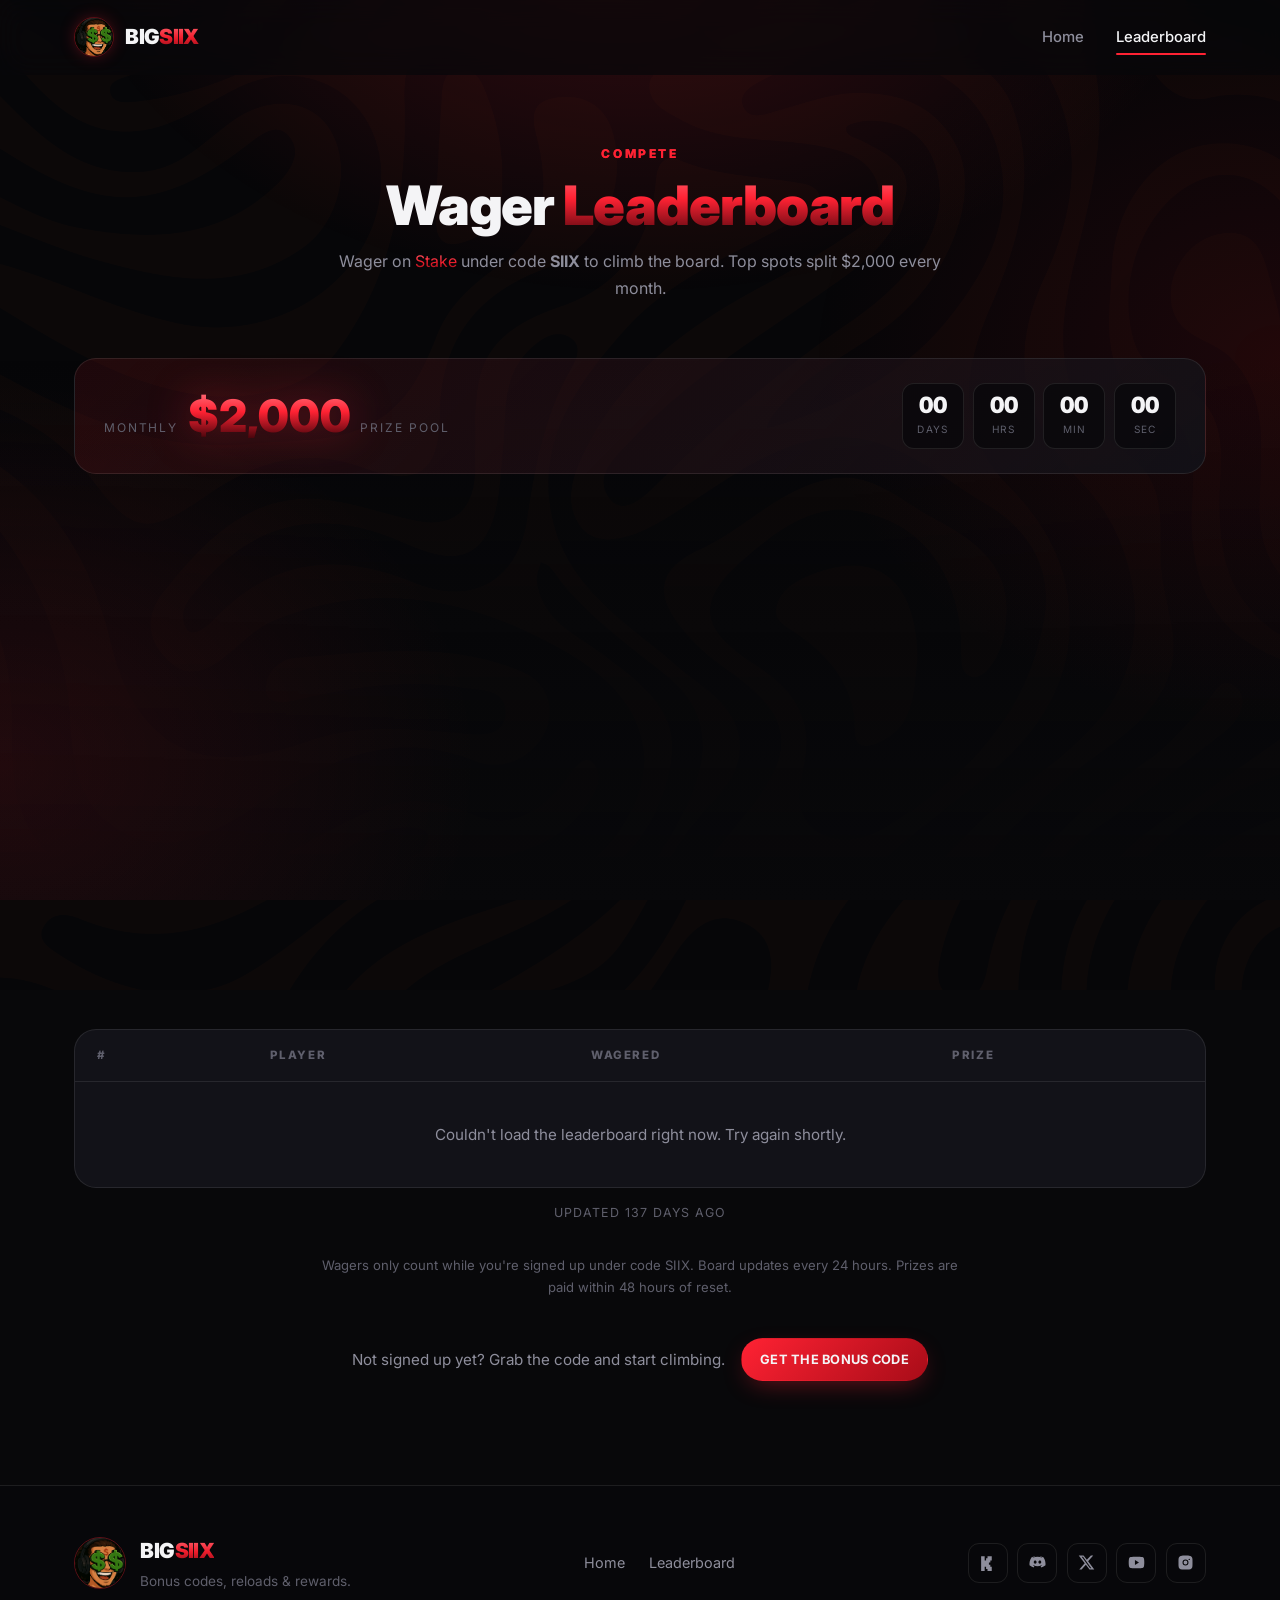
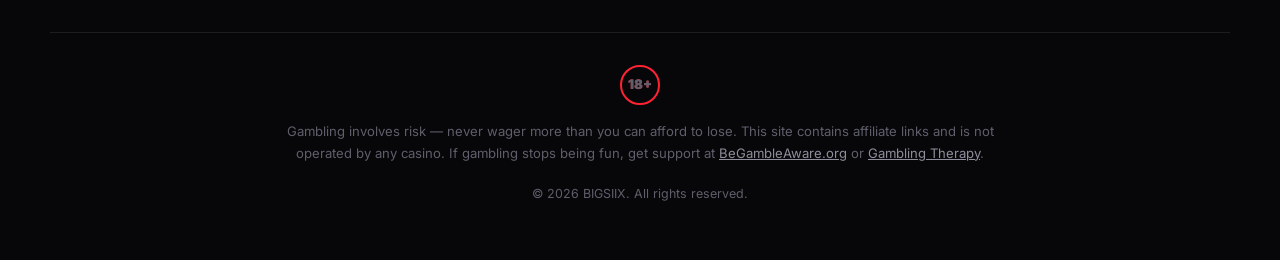
==== commit 22e09887: "Move leaderboard to JSON, optimise for mobile Leaderboard data moves from js/data.js into data/leade" ====
--- a/leaderboard.html
+++ b/leaderboard.html
@@ -79,6 +79,8 @@
           </table>
         </div>
 
+        <p class="lb__updated" id="lbUpdated"></p>
+
         <p class="fineprint reveal" id="lbNote"></p>
 
         <div class="lb__foot reveal">
--- a/css/styles.css
+++ b/css/styles.css
@@ -371,6 +371,16 @@
 
 /* a section that is the whole page — no hero above it to provide the top gap */
 .section--page { padding-top: clamp(2.5rem, 6vw, 4rem); min-height: calc(100vh - 74px); }
+
+.lb__updated {
+  margin: .9rem 0 0;
+  text-align: center;
+  font-size: .78rem;
+  letter-spacing: .08em;
+  text-transform: uppercase;
+  color: var(--dim);
+}
+.lb__error { padding: 2.5rem 1.4rem !important; text-align: center; color: var(--muted); }
 
 /* closing cta on the leaderboard page */
 .lb__foot {
@@ -1034,21 +1044,48 @@
   .nav__links > a:not(.btn)::after { display: none; }
   .nav__links .btn { margin-top: 1rem; }
 
-  .podium { grid-template-columns: 1fr; }
-  .pod--1 { order: 0; padding-block: 1.6rem 1.3rem; }
+  /* stacked, so 1st simply goes first — no visual stagger to preserve */
+  .podium { grid-template-columns: 1fr; max-width: 420px; }
+  .pod--1 { order: 0; }
   .pod--2 { order: 1; }
   .pod--3 { order: 2; }
-
-  .lb__bar { flex-direction: column; align-items: flex-start; }
+  .pod--1 .pod__frame,
+  .pod--2 .pod__frame,
+  .pod--3 .pod__frame { min-height: 300px; }
+
+  .lb__bar { flex-direction: column; align-items: stretch; text-align: center; }
+  .lb__pool { justify-content: center; }
   .countdown { width: 100%; }
   .cd { flex: 1; min-width: 0; }
 
   .footer__inner { flex-direction: column; text-align: center; }
 }
 
-@media (max-width: 520px) {
+@media (max-width: 560px) {
+  .wrap { padding-inline: 18px; }
+  .section { padding: clamp(3rem, 11vw, 4rem) 0; }
+
   .hero__cta { flex-direction: column; width: 100%; }
   .hero__cta .btn { width: 100%; }
+
+  /* two per row instead of one — five stacked cards was a lot of scrolling */
+  .socialGrid { grid-template-columns: repeat(auto-fit, minmax(148px, 1fr)); gap: .7rem; }
+  .socialCard { padding: 1.3rem .8rem 1.15rem; gap: .7rem; }
+  .socialCard__icon { width: 46px; height: 46px; }
+  .socialCard__handle { font-size: .7rem; }
+
+  /* let the table fit the screen rather than scroll sideways */
+  .table { min-width: 0; }
+  .table th { padding: .85rem .5rem; font-size: .64rem; letter-spacing: .08em; }
+  .table td { padding: .8rem .5rem; font-size: .86rem; }
+  .table th:first-child, .table td:first-child { padding-left: .8rem; }
+  .table th:last-child,  .table td:last-child  { padding-right: .8rem; }
+  .rank { width: 25px; height: 25px; border-radius: 7px; font-size: .74rem; }
+  .cell-wager { font-size: .8rem; }
+
+  .pod__panel { padding: 1rem .7rem; }
+  .pod__user { font-size: 1.3rem; }
+  .pod--1 .pod__user { font-size: 1.4rem; }
 }
 
 @media (prefers-reduced-motion: reduce) {
